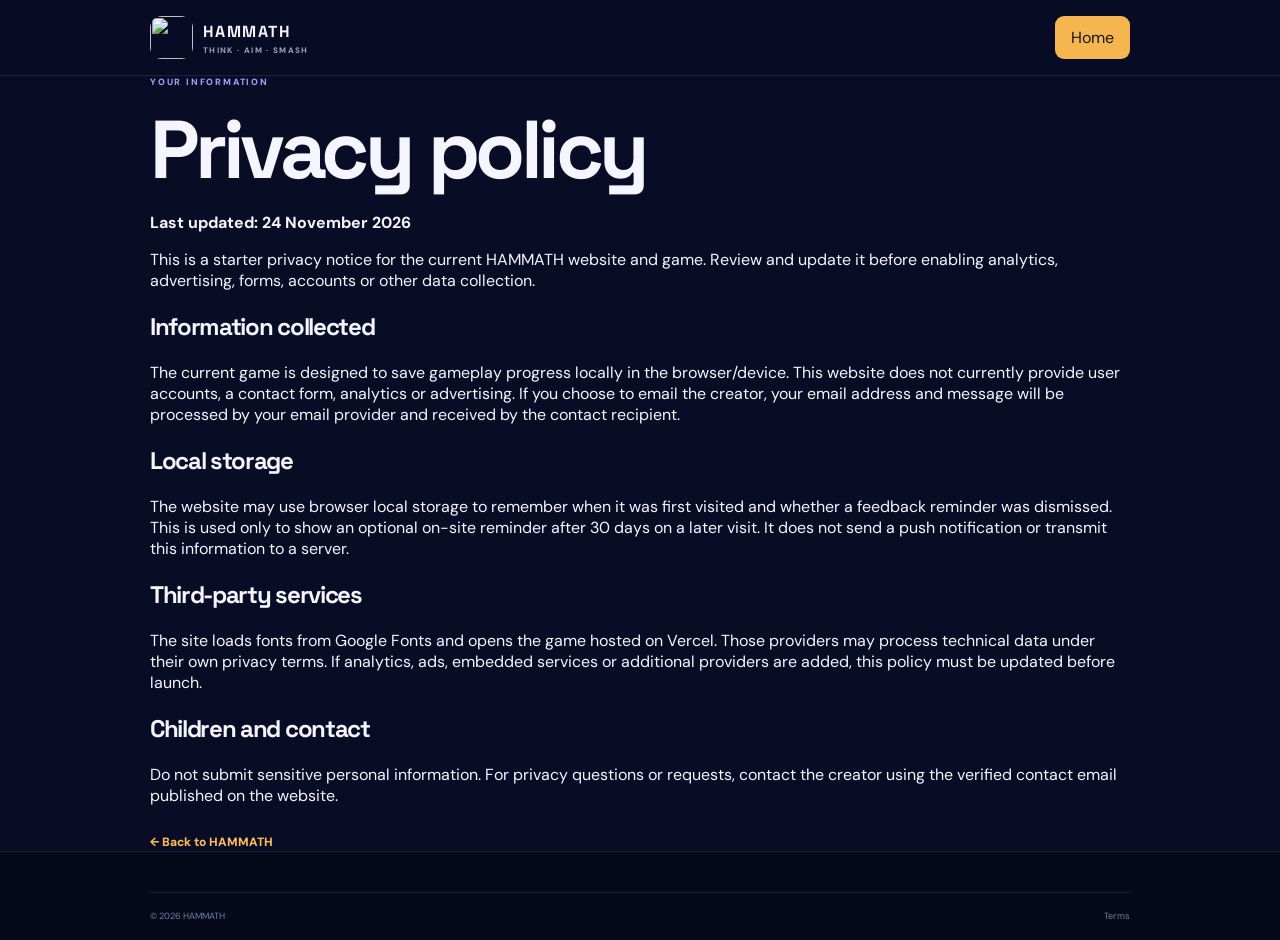
==== privacy.html @ 5037ccef "Add files via upload" ====
<!doctype html><html lang="en"><head><meta charset="utf-8"><meta name="viewport" content="width=device-width,initial-scale=1"><meta name="theme-color" content="#080d25"><title>Privacy Policy | HAMMATH</title><link rel="icon" href="assets/hammath-logo.png"><link rel="stylesheet" href="style.css"></head><body><header class="header"><a class="brand" href="index.html"><img src="assets/hammath-logo.png" alt=""><span>HAMMATH<small>THINK · AIM · SMASH</small></span></a><a class="nav-play" href="index.html">Home</a></header><main class="legal wrap"><div class="kicker">YOUR INFORMATION</div><h1>Privacy policy</h1><p><b>Last updated: 24 November 2026</b></p><p>This is a starter privacy notice for the current HAMMATH website and game. Review and update it before enabling analytics, advertising, forms, accounts or other data collection.</p><h2>Information collected</h2><p>The current game is designed to save gameplay progress locally in the browser/device. This website does not currently provide user accounts, a contact form, analytics or advertising. If you choose to email the creator, your email address and message will be processed by your email provider and received by the contact recipient.</p><h2>Local storage</h2><p>The website may use browser local storage to remember when it was first visited and whether a feedback reminder was dismissed. This is used only to show an optional on-site reminder after 30 days on a later visit. It does not send a push notification or transmit this information to a server.</p><h2>Third-party services</h2><p>The site loads fonts from Google Fonts and opens the game hosted on Vercel. Those providers may process technical data under their own privacy terms. If analytics, ads, embedded services or additional providers are added, this policy must be updated before launch.</p><h2>Children and contact</h2><p>Do not submit sensitive personal information. For privacy questions or requests, contact the creator using the verified contact email published on the website.</p><a class="inline-link" href="index.html">← Back to HAMMATH</a></main><footer class="footer"><div class="footer-bottom wrap"><span>© 2026 HAMMATH</span><a href="terms.html">Terms</a></div></footer></body></html>
---- style.css ----
@import url('https://fonts.googleapis.com/css2?family=DM+Sans:wght@400;500;600;700;800&family=Space+Grotesk:wght@400;500;600;700&display=swap');
:root{--bg:#080d25;--panel:#101936;--ink:#f4f5ff;--muted:#aeb7d0;--purple:#8b7cff;--orange:#ffbd58;--line:#ffffff19}
*{box-sizing:border-box}html{scroll-behavior:smooth;scroll-padding-top:90px}body{margin:0;background:var(--bg);color:var(--ink);font-family:'DM Sans',sans-serif;overflow-x:hidden}a{color:inherit;text-decoration:none}.wrap{width:min(100% - 44px,980px);margin-inline:auto}
.header{height:76px;padding:0 max(22px,calc((100% - 980px)/2));display:flex;align-items:center;justify-content:space-between;position:sticky;top:0;z-index:10;background:#080d25ed;border-bottom:1px solid var(--line);backdrop-filter:blur(15px)}
.brand{display:flex;align-items:center;gap:10px;font:700 16px 'Space Grotesk';letter-spacing:.09em}.brand img{width:43px;height:43px;object-fit:contain;border-radius:12px}.brand span{display:flex;flex-direction:column}.brand small{font:700 8px 'DM Sans';letter-spacing:.17em;color:#9da8c5;margin-top:3px}
nav{display:flex;align-items:center;gap:27px;color:#c1c9dc;font-size:12px;font-weight:700}nav a:hover{color:var(--orange)}.nav-play{background:#f5b64f;color:#17152a;padding:11px 16px;border-radius:9px}.menu{display:none}
.hero{min-height:555px;display:grid;grid-template-columns:1.05fr .95fr;align-items:center;gap:30px;padding-top:45px;padding-bottom:50px}.kicker{font-size:9px;font-weight:800;letter-spacing:.2em;color:#a99fff}.kicker i{display:inline-block;width:7px;height:7px;background:#65e5c0;border-radius:50%;margin-right:8px;box-shadow:0 0 12px #65e5c0}
h1,h2{font-family:'Space Grotesk';letter-spacing:-.055em}h1{font-size:clamp(55px,7vw,82px);line-height:.98;margin:22px 0}h1 em,h2 em{font-style:normal;color:var(--orange)}.hero-copy>p,.game-inner p,.about p,.install p{max-width:430px;color:var(--muted);font-size:14px;line-height:1.8}.actions{display:flex;gap:11px;flex-wrap:wrap;margin:26px 0 22px}.btn{min-height:45px;padding:0 17px;display:inline-flex;align-items:center;gap:17px;border-radius:9px;font-size:12px;font-weight:800}.primary{background:linear-gradient(110deg,#8a7cff,#b36bfa);color:white;box-shadow:0 8px 24px #8a7cff33}.secondary{border:1px solid #ffffff30;color:#dce1f1}.facts{display:flex;flex-wrap:wrap;gap:8px}.facts span{font-size:10px;color:#c8cde0;border:1px solid var(--line);padding:7px 9px;border-radius:30px}.fineprint{display:block;color:#73809e;font-size:9px;margin-top:8px}
.hero-logo{position:relative;display:grid;place-items:center;min-height:390px}.hero-logo img{width:min(100%,360px);aspect-ratio:1;object-fit:contain;position:relative;z-index:1;filter:drop-shadow(0 20px 38px #0009);animation:float 5s ease-in-out infinite}.logo-halo{position:absolute;width:280px;height:280px;border-radius:50%;background:#5347dc55;filter:blur(65px)}.orbit-label{position:absolute;bottom:18px;right:4%;font-size:9px;letter-spacing:.22em;color:#a9b3ce}
.game-section{background:#101936;border-block:1px solid var(--line);padding:76px 0}.game-inner{display:grid;grid-template-columns:1fr .9fr;gap:65px;align-items:center}.game-inner h2,.about h2{font-size:clamp(34px,4vw,48px);line-height:1.08;margin:14px 0}.inline-link{display:inline-flex;gap:15px;color:var(--orange);font-size:12px;font-weight:800;margin-top:12px}.operation-list{display:grid;grid-template-columns:1fr 1fr;gap:10px}.operation-list div{background:#182344;border:1px solid #ffffff12;border-radius:12px;padding:16px;display:grid;grid-template-columns:40px 1fr;align-items:center}.operation-list b{grid-row:span 2;font:700 27px 'Space Grotesk';color:var(--orange)}.operation-list span{font-weight:700;font-size:12px}.operation-list small{font-size:10px;color:#9eabc8;margin-top:3px}
.about{display:grid;grid-template-columns:.8fr 1.2fr;gap:65px;align-items:center;padding-top:85px;padding-bottom:85px}.about-logo{display:grid;place-items:center}.about-logo img{width:min(100%,250px);border-radius:30px;filter:drop-shadow(0 18px 30px #0008)}.about p{font-size:13px}.install{display:grid;grid-template-columns:75px 1fr auto;gap:20px;align-items:center;background:linear-gradient(110deg,#6658db,#4d3d9d);padding:27px 30px;border-radius:18px;margin-bottom:80px}.install>img{width:70px;height:70px;border-radius:17px}.install .kicker{color:#e2ddff}.install h2{font-size:25px;margin:8px 0}.install p{font-size:11px;margin:0;color:#e2e0ff}.light{background:white;color:#3f358b;white-space:nowrap}
.faq{display:grid;grid-template-columns:.65fr 1.35fr;gap:25px;padding-bottom:85px}.faq h2{font-size:34px;margin:12px 0}.faq details{border-bottom:1px solid var(--line);padding:15px 0}.faq summary{cursor:pointer;font-size:13px;font-weight:700}.faq details p{font-size:12px;line-height:1.7;color:var(--muted);max-width:540px}
.footer{background:#05091a;border-top:1px solid var(--line);padding-top:40px}.footer-main{display:grid;grid-template-columns:1.35fr .7fr .9fr 1.1fr;gap:28px;padding-bottom:32px}.footer-brand p,.footer-main p{font-size:11px;line-height:1.7;color:#8793b0}.footer-main h3{font-size:11px;margin:7px 0 15px;color:#f5c16a}.footer-main>div:not(:first-child)>a{display:block;font-size:11px;color:#aeb7d0;margin:10px 0}.footer-main a:hover{color:white}.footer-main .contact-link{color:#f5c16a!important}.footer-bottom{border-top:1px solid var(--line);padding-top:17px;padding-bottom:18px;display:flex;justify-content:space-between;gap:15px;color:#73809e;font-size:9px}
.rating-note{display:none;position:fixed;z-index:20;right:18px;bottom:18px;width:min(330px,calc(100% - 36px));background:#fff;color:#17213b;padding:19px;border-radius:14px;box-shadow:0 15px 55px #0008}.rating-note.show{display:block}.rating-note button{position:absolute;right:12px;top:8px;border:0;background:none;font-size:23px;cursor:pointer}.rating-note b{font:700 15px 'Space Grotesk'}.rating-note p{font-size:11px;line-height:1.6;color:#68748a}.rating-note>a{font-size:11px;font-weight:800;color:#5c4ed4}
@keyframes float{0%,100%{transform:translateY(0) rotate(-2deg)}50%{transform:translateY(-9px) rotate(2deg)}}
@media(max-width:760px){.header{height:68px}.menu{display:block;border:0;background:none;color:white;font-size:23px}nav{display:none;position:absolute;top:67px;left:0;right:0;padding:18px 22px 22px;background:#0c1430;flex-direction:column;align-items:stretch;gap:17px;border-bottom:1px solid var(--line)}nav.open{display:flex}.nav-play{text-align:center}.hero{grid-template-columns:1fr;gap:0;padding-top:55px}.hero-logo{min-height:290px}.hero-logo img{width:min(76vw,290px)}.game-inner{grid-template-columns:1fr;gap:30px}.about{gap:25px}.about-logo img{width:190px}.install{grid-template-columns:60px 1fr}.install>img{width:58px;height:58px}.install .btn{grid-column:2;justify-self:start}.faq{grid-template-columns:1fr;gap:5px}.footer-main{grid-template-columns:1fr 1fr}.footer-brand{grid-column:span 2}}
@media(max-width:480px){.wrap{width:min(100% - 34px,980px)}.hero{padding-top:43px}.hero h1{font-size:60px}.hero-logo{min-height:260px}.game-section{padding:58px 0}.operation-list{gap:8px}.operation-list div{padding:12px 10px;grid-template-columns:32px 1fr}.operation-list b{font-size:23px}.operation-list small{font-size:9px}.about{grid-template-columns:1fr;padding-top:65px;padding-bottom:65px}.about-logo img{width:165px}.install{grid-template-columns:1fr;padding:22px;margin-bottom:60px}.install>img{width:55px;height:55px}.install .btn{grid-column:1}.footer-main{gap:22px 14px}.footer-bottom{flex-direction:column}.facts{gap:6px}.facts span{font-size:9px}}
@media(prefers-reduced-motion:reduce){*,*:before,*:after{animation:none!important;scroll-behavior:auto!important;transition:none!important}}
.contact-link {
  font-size: 13px;
  font-weight: 400;
  text-decoration: none;
}

.contact-link:hover {
  text-decoration: underline;
}
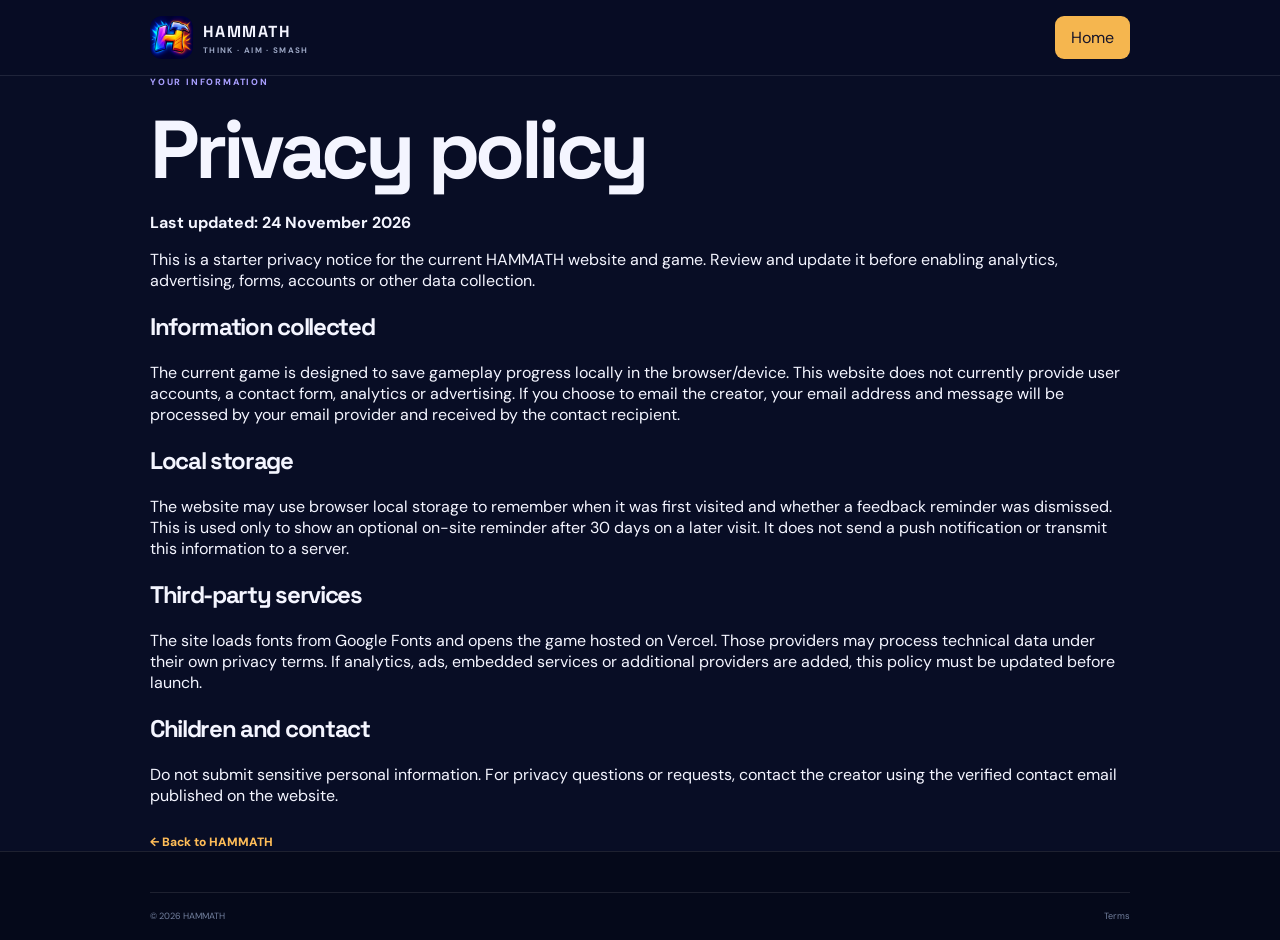
==== commit b988c1b9: "Add files via upload" ====
--- a/privacy.html
+++ b/privacy.html
@@ -1 +1 @@
-<!doctype html><html lang="en"><head><meta charset="utf-8"><meta name="viewport" content="width=device-width,initial-scale=1"><meta name="theme-color" content="#080d25"><title>Privacy Policy | HAMMATH</title><link rel="icon" href="assets/hammath-logo.png"><link rel="stylesheet" href="style.css"></head><body><header class="header"><a class="brand" href="index.html"><img src="assets/hammath-logo.png" alt=""><span>HAMMATH<small>THINK · AIM · SMASH</small></span></a><a class="nav-play" href="index.html">Home</a></header><main class="legal wrap"><div class="kicker">YOUR INFORMATION</div><h1>Privacy policy</h1><p><b>Last updated: 24 November 2026</b></p><p>This is a starter privacy notice for the current HAMMATH website and game. Review and update it before enabling analytics, advertising, forms, accounts or other data collection.</p><h2>Information collected</h2><p>The current game is designed to save gameplay progress locally in the browser/device. This website does not currently provide user accounts, a contact form, analytics or advertising. If you choose to email the creator, your email address and message will be processed by your email provider and received by the contact recipient.</p><h2>Local storage</h2><p>The website may use browser local storage to remember when it was first visited and whether a feedback reminder was dismissed. This is used only to show an optional on-site reminder after 30 days on a later visit. It does not send a push notification or transmit this information to a server.</p><h2>Third-party services</h2><p>The site loads fonts from Google Fonts and opens the game hosted on Vercel. Those providers may process technical data under their own privacy terms. If analytics, ads, embedded services or additional providers are added, this policy must be updated before launch.</p><h2>Children and contact</h2><p>Do not submit sensitive personal information. For privacy questions or requests, contact the creator using the verified contact email published on the website.</p><a class="inline-link" href="index.html">← Back to HAMMATH</a></main><footer class="footer"><div class="footer-bottom wrap"><span>© 2026 HAMMATH</span><a href="terms.html">Terms</a></div></footer></body></html>+<!doctype html><html lang="en"><head><meta charset="utf-8"><meta name="viewport" content="width=device-width,initial-scale=1"><meta name="theme-color" content="#080d25"><title>Privacy Policy | HAMMATH</title><link rel="icon" href="hammath-logo.png"><link rel="stylesheet" href="style.css"></head><body><header class="header"><a class="brand" href="index.html"><img src="hammath-logo.png" alt=""><span>HAMMATH<small>THINK · AIM · SMASH</small></span></a><a class="nav-play" href="index.html">Home</a></header><main class="legal wrap"><div class="kicker">YOUR INFORMATION</div><h1>Privacy policy</h1><p><b>Last updated: 24 November 2026</b></p><p>This is a starter privacy notice for the current HAMMATH website and game. Review and update it before enabling analytics, advertising, forms, accounts or other data collection.</p><h2>Information collected</h2><p>The current game is designed to save gameplay progress locally in the browser/device. This website does not currently provide user accounts, a contact form, analytics or advertising. If you choose to email the creator, your email address and message will be processed by your email provider and received by the contact recipient.</p><h2>Local storage</h2><p>The website may use browser local storage to remember when it was first visited and whether a feedback reminder was dismissed. This is used only to show an optional on-site reminder after 30 days on a later visit. It does not send a push notification or transmit this information to a server.</p><h2>Third-party services</h2><p>The site loads fonts from Google Fonts and opens the game hosted on Vercel. Those providers may process technical data under their own privacy terms. If analytics, ads, embedded services or additional providers are added, this policy must be updated before launch.</p><h2>Children and contact</h2><p>Do not submit sensitive personal information. For privacy questions or requests, contact the creator using the verified contact email published on the website.</p><a class="inline-link" href="index.html">← Back to HAMMATH</a></main><footer class="footer"><div class="footer-bottom wrap"><span>© 2026 HAMMATH</span><a href="terms.html">Terms</a></div></footer></body></html>
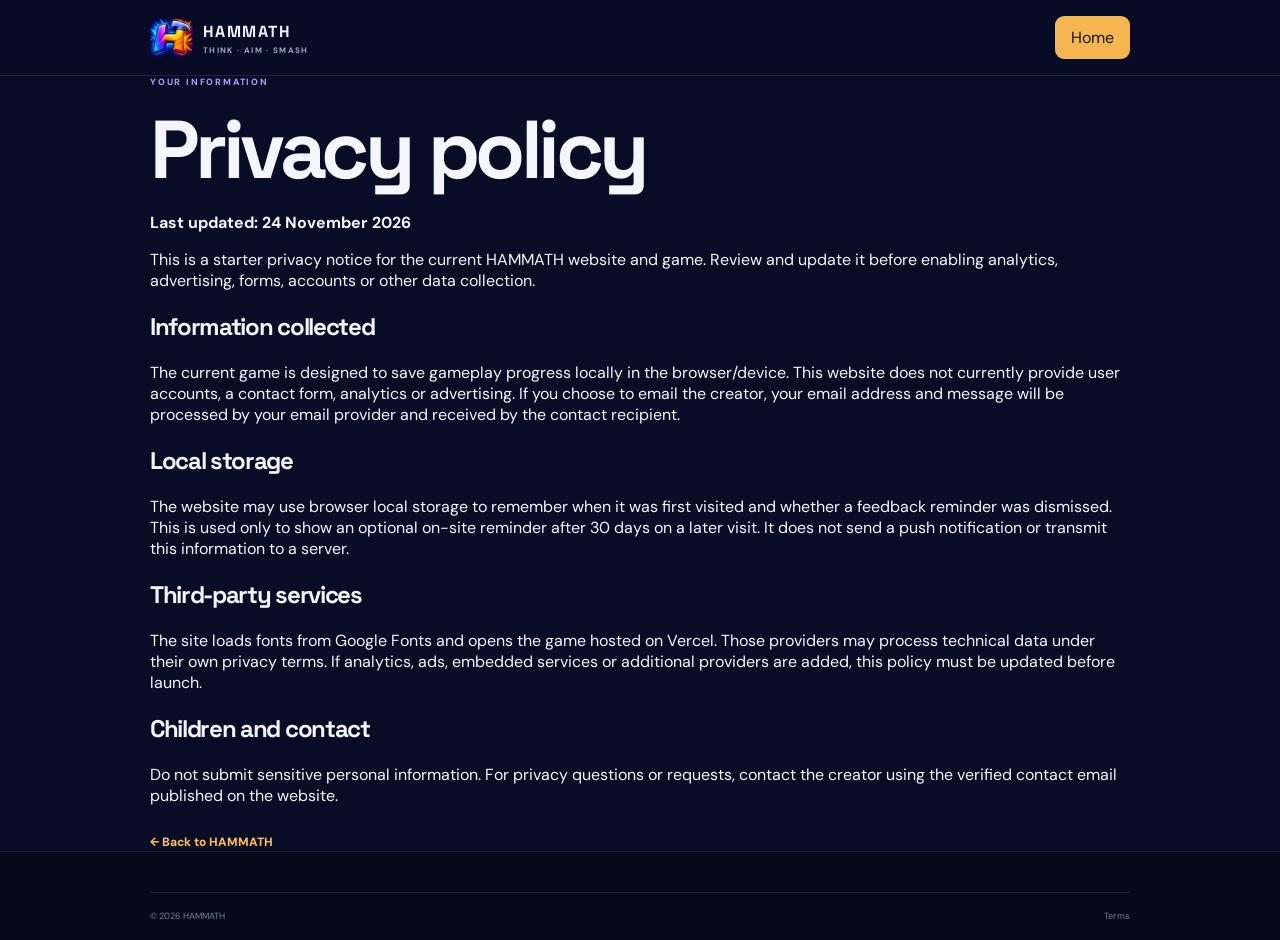
==== commit 063e38aa: "Update privacy.html" ====
--- a/privacy.html
+++ b/privacy.html
@@ -1 +1,8 @@
-<!doctype html><html lang="en"><head><meta charset="utf-8"><meta name="viewport" content="width=device-width,initial-scale=1"><meta name="theme-color" content="#080d25"><title>Privacy Policy | HAMMATH</title><link rel="icon" href="hammath-logo.png"><link rel="stylesheet" href="style.css"></head><body><header class="header"><a class="brand" href="index.html"><img src="hammath-logo.png" alt=""><span>HAMMATH<small>THINK · AIM · SMASH</small></span></a><a class="nav-play" href="index.html">Home</a></header><main class="legal wrap"><div class="kicker">YOUR INFORMATION</div><h1>Privacy policy</h1><p><b>Last updated: 24 November 2026</b></p><p>This is a starter privacy notice for the current HAMMATH website and game. Review and update it before enabling analytics, advertising, forms, accounts or other data collection.</p><h2>Information collected</h2><p>The current game is designed to save gameplay progress locally in the browser/device. This website does not currently provide user accounts, a contact form, analytics or advertising. If you choose to email the creator, your email address and message will be processed by your email provider and received by the contact recipient.</p><h2>Local storage</h2><p>The website may use browser local storage to remember when it was first visited and whether a feedback reminder was dismissed. This is used only to show an optional on-site reminder after 30 days on a later visit. It does not send a push notification or transmit this information to a server.</p><h2>Third-party services</h2><p>The site loads fonts from Google Fonts and opens the game hosted on Vercel. Those providers may process technical data under their own privacy terms. If analytics, ads, embedded services or additional providers are added, this policy must be updated before launch.</p><h2>Children and contact</h2><p>Do not submit sensitive personal information. For privacy questions or requests, contact the creator using the verified contact email published on the website.</p><a class="inline-link" href="index.html">← Back to HAMMATH</a></main><footer class="footer"><div class="footer-bottom wrap"><span>© 2026 HAMMATH</span><a href="terms.html">Terms</a></div></footer></body></html>+<!doctype html><html lang="en"><head><!-- Google tag (gtag.js) -->
+<script async src="https://www.googletagmanager.com/gtag/js?id=G-RY8MD6NWK6"></script>
+<script>
+  window.dataLayer = window.dataLayer || [];
+  function gtag(){dataLayer.push(arguments);}
+  gtag('js', new Date());
+  gtag('config', 'G-RY8MD6NWK6');
+</script><meta charset="utf-8"><meta name="viewport" content="width=device-width,initial-scale=1"><meta name="theme-color" content="#080d25"><title>Privacy Policy | HAMMATH</title><link rel="icon" href="hammath-logo.png"><link rel="stylesheet" href="style.css"></head><body><header class="header"><a class="brand" href="index.html"><img src="hammath-logo.png" alt=""><span>HAMMATH<small>THINK · AIM · SMASH</small></span></a><a class="nav-play" href="index.html">Home</a></header><main class="legal wrap"><div class="kicker">YOUR INFORMATION</div><h1>Privacy policy</h1><p><b>Last updated: 24 November 2026</b></p><p>This is a starter privacy notice for the current HAMMATH website and game. Review and update it before enabling analytics, advertising, forms, accounts or other data collection.</p><h2>Information collected</h2><p>The current game is designed to save gameplay progress locally in the browser/device. This website does not currently provide user accounts, a contact form, analytics or advertising. If you choose to email the creator, your email address and message will be processed by your email provider and received by the contact recipient.</p><h2>Local storage</h2><p>The website may use browser local storage to remember when it was first visited and whether a feedback reminder was dismissed. This is used only to show an optional on-site reminder after 30 days on a later visit. It does not send a push notification or transmit this information to a server.</p><h2>Third-party services</h2><p>The site loads fonts from Google Fonts and opens the game hosted on Vercel. Those providers may process technical data under their own privacy terms. If analytics, ads, embedded services or additional providers are added, this policy must be updated before launch.</p><h2>Children and contact</h2><p>Do not submit sensitive personal information. For privacy questions or requests, contact the creator using the verified contact email published on the website.</p><a class="inline-link" href="index.html">← Back to HAMMATH</a></main><footer class="footer"><div class="footer-bottom wrap"><span>© 2026 HAMMATH</span><a href="terms.html">Terms</a></div></footer></body></html>
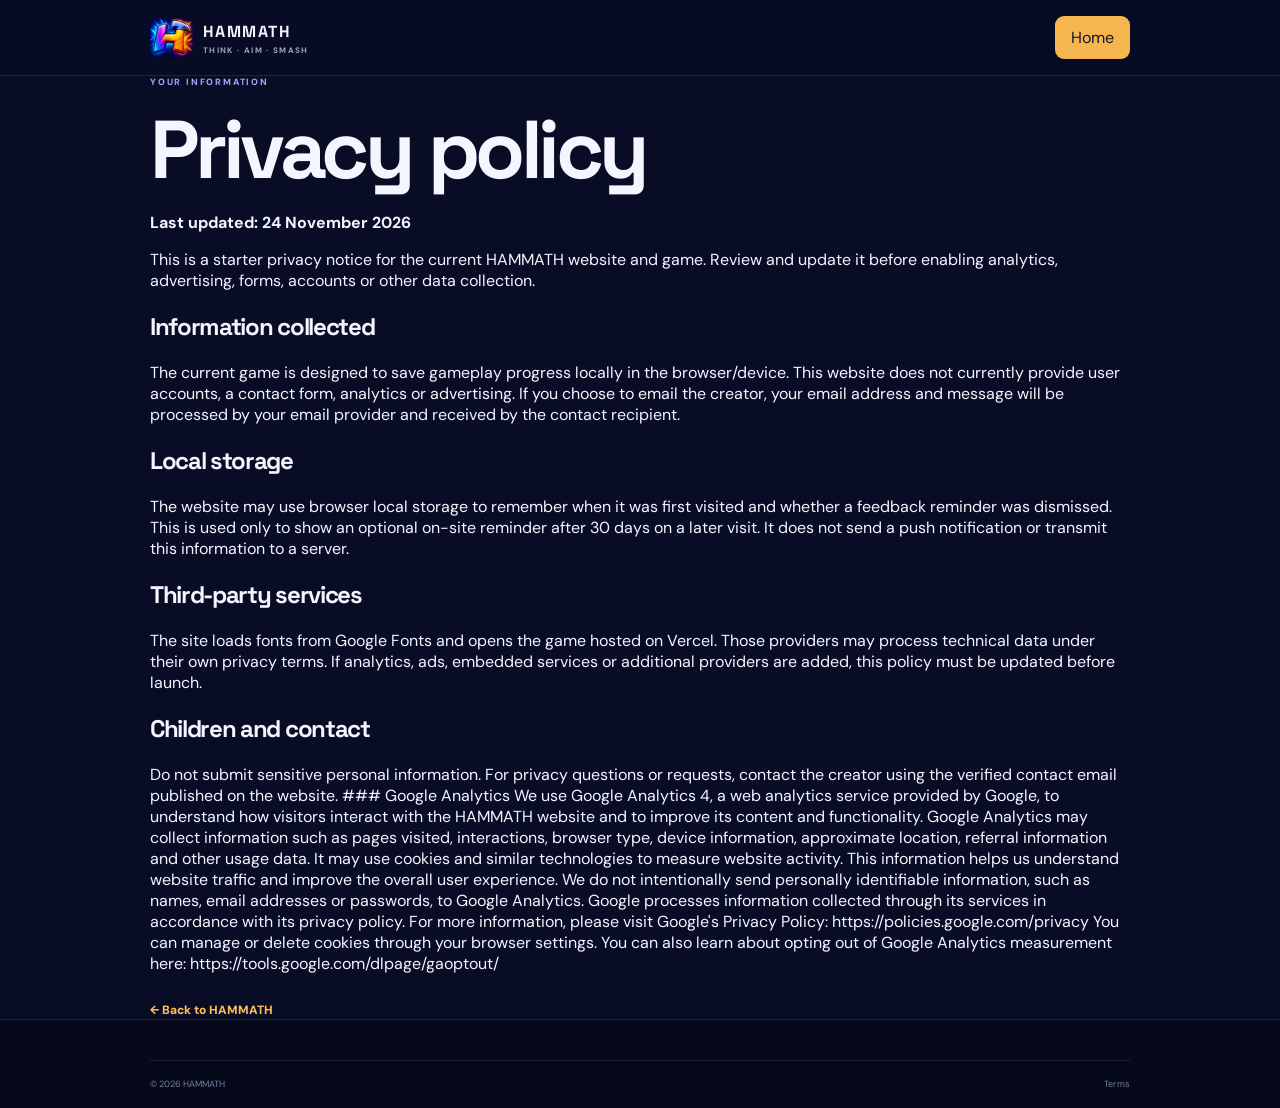
==== commit 7a3ff9c0: "Update privacy.html" ====
--- a/privacy.html
+++ b/privacy.html
@@ -5,4 +5,21 @@
   function gtag(){dataLayer.push(arguments);}
   gtag('js', new Date());
   gtag('config', 'G-RY8MD6NWK6');
-</script><meta charset="utf-8"><meta name="viewport" content="width=device-width,initial-scale=1"><meta name="theme-color" content="#080d25"><title>Privacy Policy | HAMMATH</title><link rel="icon" href="hammath-logo.png"><link rel="stylesheet" href="style.css"></head><body><header class="header"><a class="brand" href="index.html"><img src="hammath-logo.png" alt=""><span>HAMMATH<small>THINK · AIM · SMASH</small></span></a><a class="nav-play" href="index.html">Home</a></header><main class="legal wrap"><div class="kicker">YOUR INFORMATION</div><h1>Privacy policy</h1><p><b>Last updated: 24 November 2026</b></p><p>This is a starter privacy notice for the current HAMMATH website and game. Review and update it before enabling analytics, advertising, forms, accounts or other data collection.</p><h2>Information collected</h2><p>The current game is designed to save gameplay progress locally in the browser/device. This website does not currently provide user accounts, a contact form, analytics or advertising. If you choose to email the creator, your email address and message will be processed by your email provider and received by the contact recipient.</p><h2>Local storage</h2><p>The website may use browser local storage to remember when it was first visited and whether a feedback reminder was dismissed. This is used only to show an optional on-site reminder after 30 days on a later visit. It does not send a push notification or transmit this information to a server.</p><h2>Third-party services</h2><p>The site loads fonts from Google Fonts and opens the game hosted on Vercel. Those providers may process technical data under their own privacy terms. If analytics, ads, embedded services or additional providers are added, this policy must be updated before launch.</p><h2>Children and contact</h2><p>Do not submit sensitive personal information. For privacy questions or requests, contact the creator using the verified contact email published on the website.</p><a class="inline-link" href="index.html">← Back to HAMMATH</a></main><footer class="footer"><div class="footer-bottom wrap"><span>© 2026 HAMMATH</span><a href="terms.html">Terms</a></div></footer></body></html>
+</script><meta charset="utf-8"><meta name="viewport" content="width=device-width,initial-scale=1"><meta name="theme-color" content="#080d25"><title>Privacy Policy | HAMMATH</title><link rel="icon" href="hammath-logo.png"><link rel="stylesheet" href="style.css"></head><body><header class="header"><a class="brand" href="index.html"><img src="hammath-logo.png" alt=""><span>HAMMATH<small>THINK · AIM · SMASH</small></span></a><a class="nav-play" href="index.html">Home</a></header><main class="legal wrap"><div class="kicker">YOUR INFORMATION</div><h1>Privacy policy</h1><p><b>Last updated: 24 November 2026</b></p><p>This is a starter privacy notice for the current HAMMATH website and game. Review and update it before enabling analytics, advertising, forms, accounts or other data collection.</p><h2>Information collected</h2><p>The current game is designed to save gameplay progress locally in the browser/device. This website does not currently provide user accounts, a contact form, analytics or advertising. If you choose to email the creator, your email address and message will be processed by your email provider and received by the contact recipient.</p><h2>Local storage</h2><p>The website may use browser local storage to remember when it was first visited and whether a feedback reminder was dismissed. This is used only to show an optional on-site reminder after 30 days on a later visit. It does not send a push notification or transmit this information to a server.</p><h2>Third-party services</h2><p>The site loads fonts from Google Fonts and opens the game hosted on Vercel. Those providers may process technical data under their own privacy terms. If analytics, ads, embedded services or additional providers are added, this policy must be updated before launch.</p><h2>Children and contact</h2><p>Do not submit sensitive personal information. For privacy questions or requests, contact the creator using the verified contact email published on the website.
+### Google Analytics
+
+We use Google Analytics 4, a web analytics service provided by Google, to understand how visitors interact with the HAMMATH website and to improve its content and functionality.
+
+Google Analytics may collect information such as pages visited, interactions, browser type, device information, approximate location, referral information and other usage data. It may use cookies and similar technologies to measure website activity.
+
+This information helps us understand website traffic and improve the overall user experience. We do not intentionally send personally identifiable information, such as names, email addresses or passwords, to Google Analytics.
+
+Google processes information collected through its services in accordance with its privacy policy.
+
+For more information, please visit Google's Privacy Policy:
+
+https://policies.google.com/privacy
+
+You can manage or delete cookies through your browser settings. You can also learn about opting out of Google Analytics measurement here:
+
+https://tools.google.com/dlpage/gaoptout/</p><a class="inline-link" href="index.html">← Back to HAMMATH</a></main><footer class="footer"><div class="footer-bottom wrap"><span>© 2026 HAMMATH</span><a href="terms.html">Terms</a></div></footer></body></html>
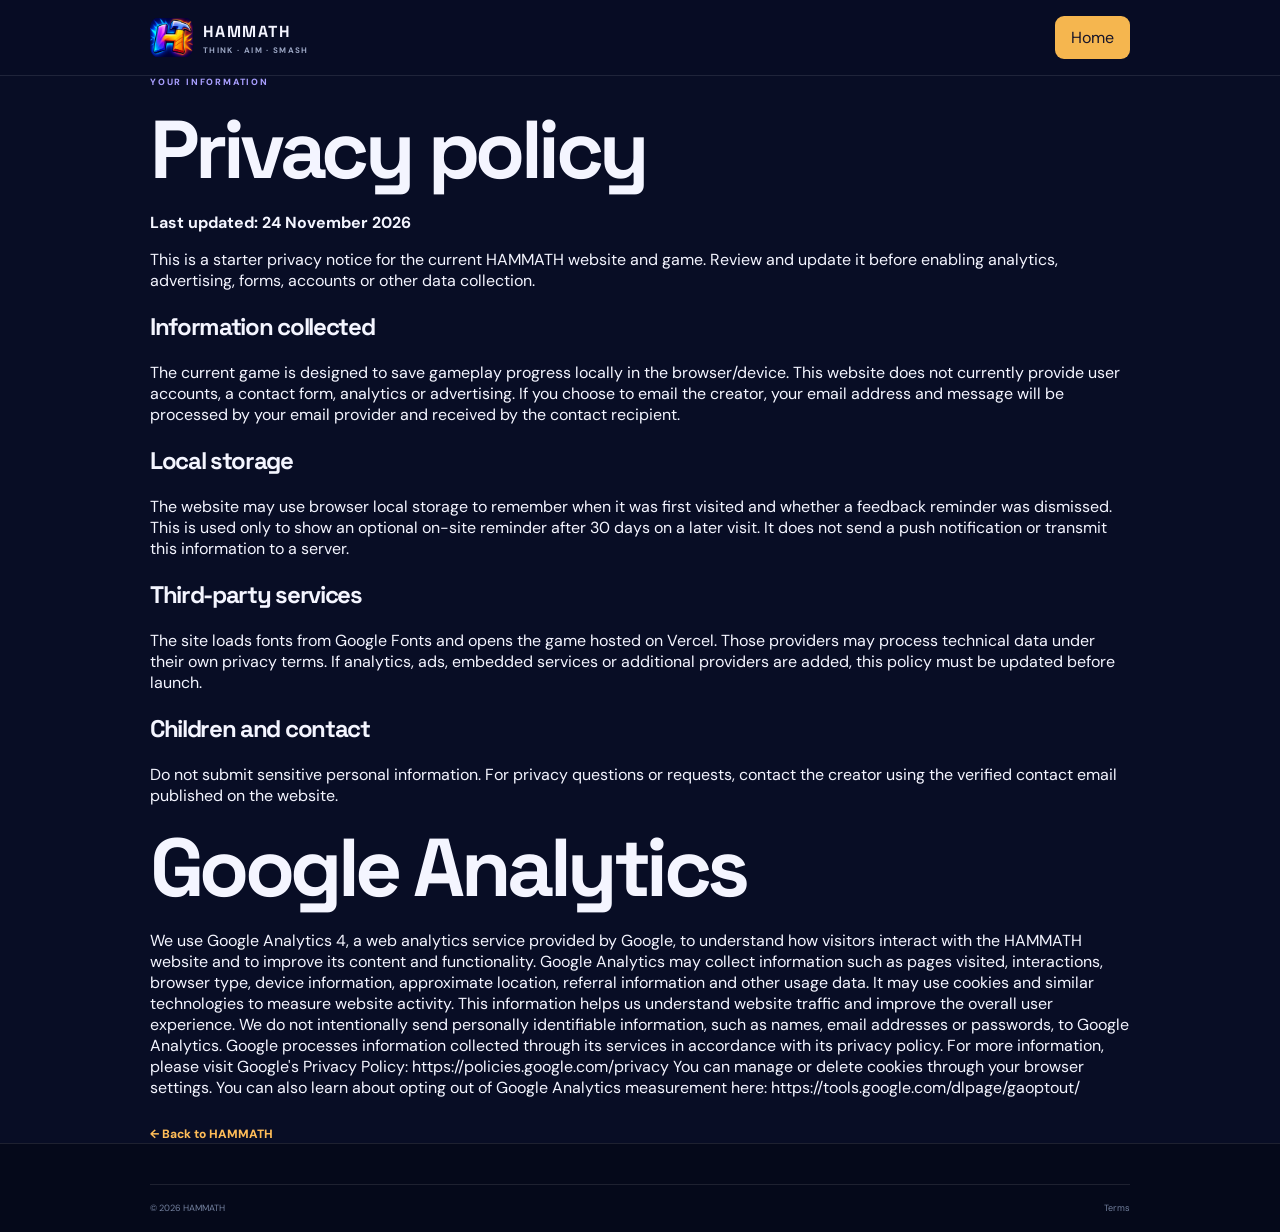
==== commit afc02c16: "Update privacy.html" ====
--- a/privacy.html
+++ b/privacy.html
@@ -6,7 +6,7 @@
   gtag('js', new Date());
   gtag('config', 'G-RY8MD6NWK6');
 </script><meta charset="utf-8"><meta name="viewport" content="width=device-width,initial-scale=1"><meta name="theme-color" content="#080d25"><title>Privacy Policy | HAMMATH</title><link rel="icon" href="hammath-logo.png"><link rel="stylesheet" href="style.css"></head><body><header class="header"><a class="brand" href="index.html"><img src="hammath-logo.png" alt=""><span>HAMMATH<small>THINK · AIM · SMASH</small></span></a><a class="nav-play" href="index.html">Home</a></header><main class="legal wrap"><div class="kicker">YOUR INFORMATION</div><h1>Privacy policy</h1><p><b>Last updated: 24 November 2026</b></p><p>This is a starter privacy notice for the current HAMMATH website and game. Review and update it before enabling analytics, advertising, forms, accounts or other data collection.</p><h2>Information collected</h2><p>The current game is designed to save gameplay progress locally in the browser/device. This website does not currently provide user accounts, a contact form, analytics or advertising. If you choose to email the creator, your email address and message will be processed by your email provider and received by the contact recipient.</p><h2>Local storage</h2><p>The website may use browser local storage to remember when it was first visited and whether a feedback reminder was dismissed. This is used only to show an optional on-site reminder after 30 days on a later visit. It does not send a push notification or transmit this information to a server.</p><h2>Third-party services</h2><p>The site loads fonts from Google Fonts and opens the game hosted on Vercel. Those providers may process technical data under their own privacy terms. If analytics, ads, embedded services or additional providers are added, this policy must be updated before launch.</p><h2>Children and contact</h2><p>Do not submit sensitive personal information. For privacy questions or requests, contact the creator using the verified contact email published on the website.
-### Google Analytics
+<h1><b> Google Analytics</b></h1>
 
 We use Google Analytics 4, a web analytics service provided by Google, to understand how visitors interact with the HAMMATH website and to improve its content and functionality.
 
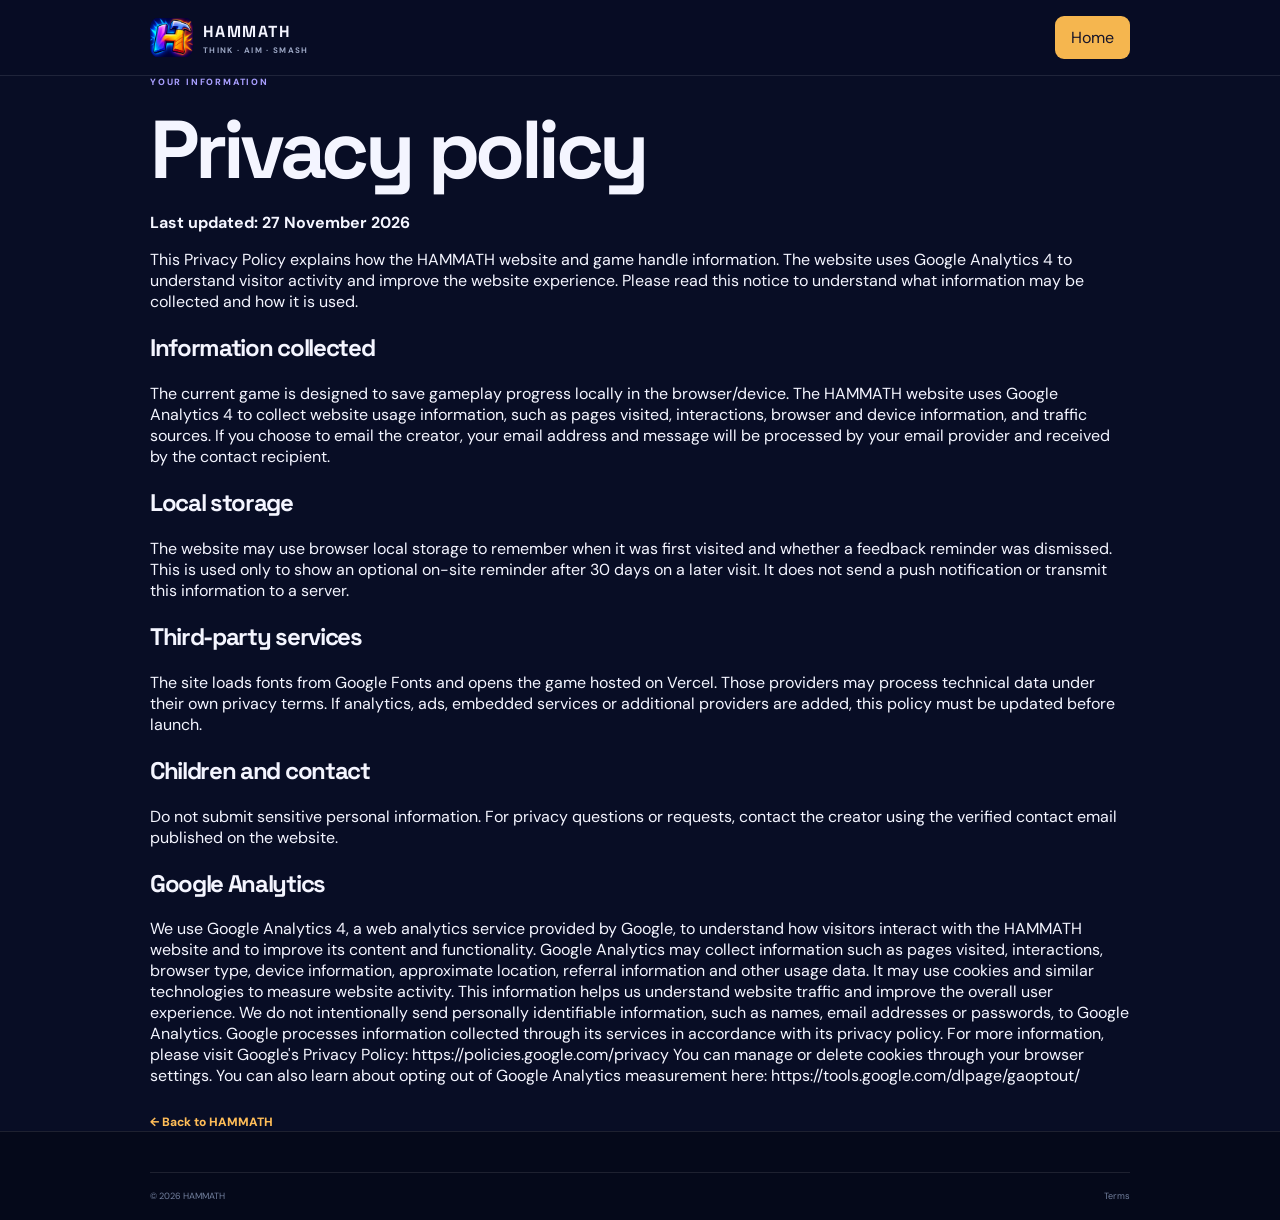
==== commit f7a0fddc: "Update privacy.html" ====
--- a/privacy.html
+++ b/privacy.html
@@ -5,8 +5,8 @@
   function gtag(){dataLayer.push(arguments);}
   gtag('js', new Date());
   gtag('config', 'G-RY8MD6NWK6');
-</script><meta charset="utf-8"><meta name="viewport" content="width=device-width,initial-scale=1"><meta name="theme-color" content="#080d25"><title>Privacy Policy | HAMMATH</title><link rel="icon" href="hammath-logo.png"><link rel="stylesheet" href="style.css"></head><body><header class="header"><a class="brand" href="index.html"><img src="hammath-logo.png" alt=""><span>HAMMATH<small>THINK · AIM · SMASH</small></span></a><a class="nav-play" href="index.html">Home</a></header><main class="legal wrap"><div class="kicker">YOUR INFORMATION</div><h1>Privacy policy</h1><p><b>Last updated: 24 November 2026</b></p><p>This is a starter privacy notice for the current HAMMATH website and game. Review and update it before enabling analytics, advertising, forms, accounts or other data collection.</p><h2>Information collected</h2><p>The current game is designed to save gameplay progress locally in the browser/device. This website does not currently provide user accounts, a contact form, analytics or advertising. If you choose to email the creator, your email address and message will be processed by your email provider and received by the contact recipient.</p><h2>Local storage</h2><p>The website may use browser local storage to remember when it was first visited and whether a feedback reminder was dismissed. This is used only to show an optional on-site reminder after 30 days on a later visit. It does not send a push notification or transmit this information to a server.</p><h2>Third-party services</h2><p>The site loads fonts from Google Fonts and opens the game hosted on Vercel. Those providers may process technical data under their own privacy terms. If analytics, ads, embedded services or additional providers are added, this policy must be updated before launch.</p><h2>Children and contact</h2><p>Do not submit sensitive personal information. For privacy questions or requests, contact the creator using the verified contact email published on the website.
-<h1><b> Google Analytics</b></h1>
+</script><meta charset="utf-8"><meta name="viewport" content="width=device-width,initial-scale=1"><meta name="theme-color" content="#080d25"><title>Privacy Policy | HAMMATH</title><link rel="icon" href="hammath-logo.png"><link rel="stylesheet" href="style.css"></head><body><header class="header"><a class="brand" href="index.html"><img src="hammath-logo.png" alt=""><span>HAMMATH<small>THINK · AIM · SMASH</small></span></a><a class="nav-play" href="index.html">Home</a></header><main class="legal wrap"><div class="kicker">YOUR INFORMATION</div><h1>Privacy policy</h1><p><b>Last updated: 27 November 2026</b></p><p>This Privacy Policy explains how the HAMMATH website and game handle information. The website uses Google Analytics 4 to understand visitor activity and improve the website experience. Please read this notice to understand what information may be collected and how it is used.</p><h2>Information collected</h2><p>The current game is designed to save gameplay progress locally in the browser/device. The HAMMATH website uses Google Analytics 4 to collect website usage information, such as pages visited, interactions, browser and device information, and traffic sources. If you choose to email the creator, your email address and message will be processed by your email provider and received by the contact recipient.</p><h2>Local storage</h2><p>The website may use browser local storage to remember when it was first visited and whether a feedback reminder was dismissed. This is used only to show an optional on-site reminder after 30 days on a later visit. It does not send a push notification or transmit this information to a server.</p><h2>Third-party services</h2><p>The site loads fonts from Google Fonts and opens the game hosted on Vercel. Those providers may process technical data under their own privacy terms. If analytics, ads, embedded services or additional providers are added, this policy must be updated before launch.</p><h2>Children and contact</h2><p>Do not submit sensitive personal information. For privacy questions or requests, contact the creator using the verified contact email published on the website.
+<h2><b> Google Analytics</b></h2>
 
 We use Google Analytics 4, a web analytics service provided by Google, to understand how visitors interact with the HAMMATH website and to improve its content and functionality.
 
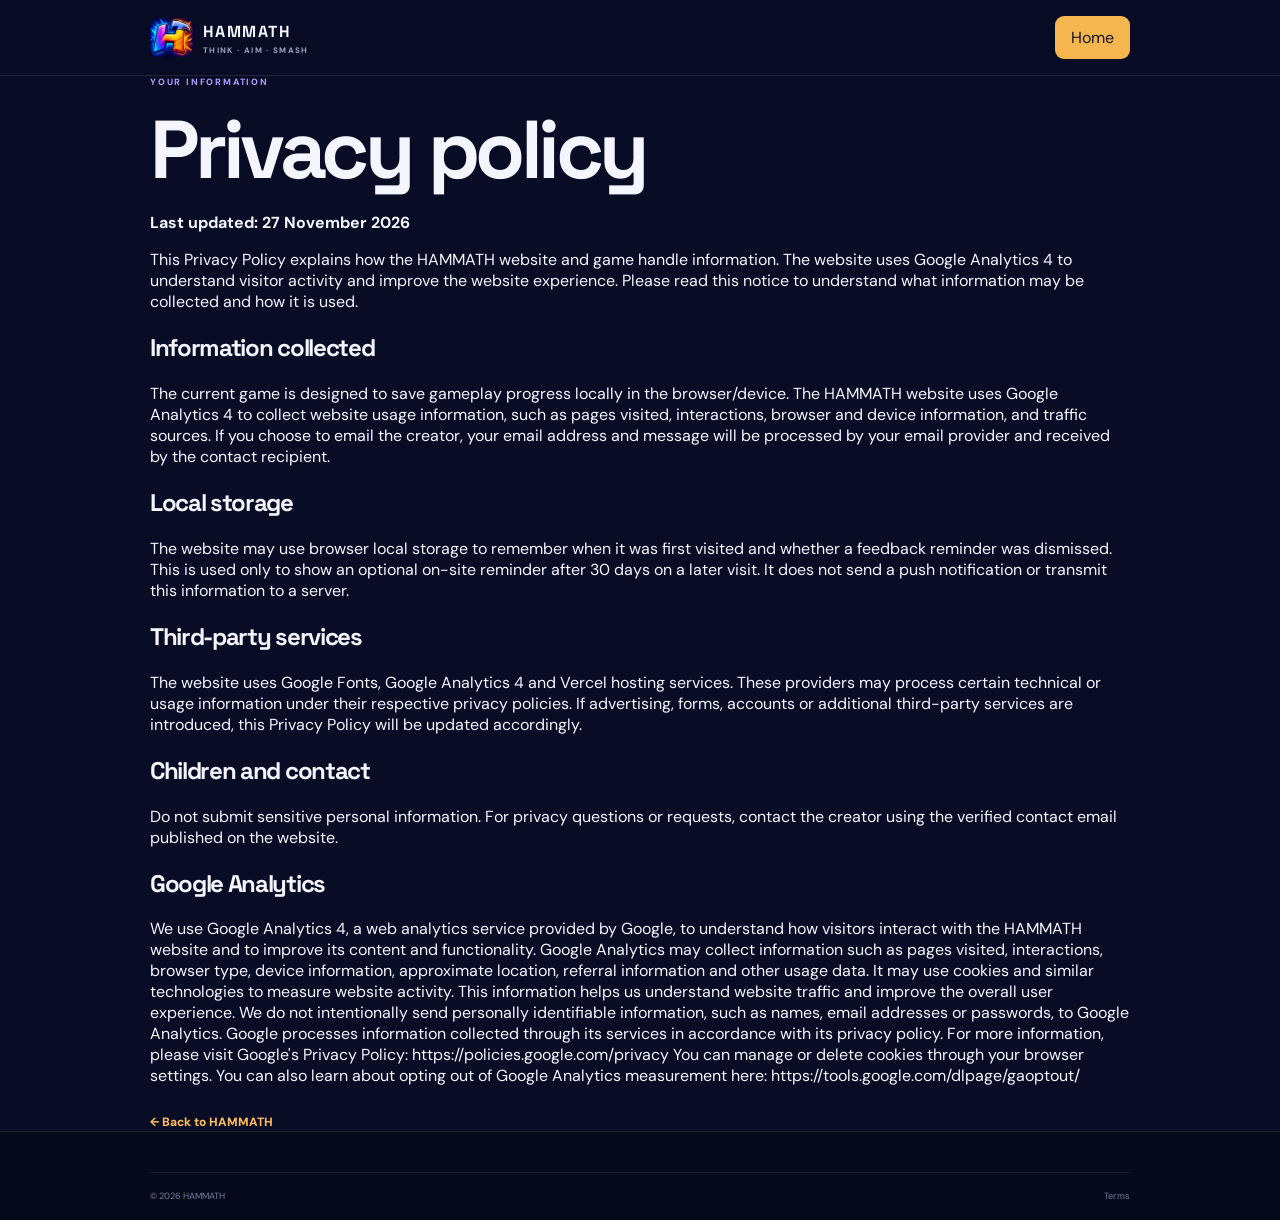
==== commit e95cadf1: "Update privacy.html" ====
--- a/privacy.html
+++ b/privacy.html
@@ -5,7 +5,7 @@
   function gtag(){dataLayer.push(arguments);}
   gtag('js', new Date());
   gtag('config', 'G-RY8MD6NWK6');
-</script><meta charset="utf-8"><meta name="viewport" content="width=device-width,initial-scale=1"><meta name="theme-color" content="#080d25"><title>Privacy Policy | HAMMATH</title><link rel="icon" href="hammath-logo.png"><link rel="stylesheet" href="style.css"></head><body><header class="header"><a class="brand" href="index.html"><img src="hammath-logo.png" alt=""><span>HAMMATH<small>THINK · AIM · SMASH</small></span></a><a class="nav-play" href="index.html">Home</a></header><main class="legal wrap"><div class="kicker">YOUR INFORMATION</div><h1>Privacy policy</h1><p><b>Last updated: 27 November 2026</b></p><p>This Privacy Policy explains how the HAMMATH website and game handle information. The website uses Google Analytics 4 to understand visitor activity and improve the website experience. Please read this notice to understand what information may be collected and how it is used.</p><h2>Information collected</h2><p>The current game is designed to save gameplay progress locally in the browser/device. The HAMMATH website uses Google Analytics 4 to collect website usage information, such as pages visited, interactions, browser and device information, and traffic sources. If you choose to email the creator, your email address and message will be processed by your email provider and received by the contact recipient.</p><h2>Local storage</h2><p>The website may use browser local storage to remember when it was first visited and whether a feedback reminder was dismissed. This is used only to show an optional on-site reminder after 30 days on a later visit. It does not send a push notification or transmit this information to a server.</p><h2>Third-party services</h2><p>The site loads fonts from Google Fonts and opens the game hosted on Vercel. Those providers may process technical data under their own privacy terms. If analytics, ads, embedded services or additional providers are added, this policy must be updated before launch.</p><h2>Children and contact</h2><p>Do not submit sensitive personal information. For privacy questions or requests, contact the creator using the verified contact email published on the website.
+</script><meta charset="utf-8"><meta name="viewport" content="width=device-width,initial-scale=1"><meta name="theme-color" content="#080d25"><title>Privacy Policy | HAMMATH</title><link rel="icon" href="hammath-logo.png"><link rel="stylesheet" href="style.css"></head><body><header class="header"><a class="brand" href="index.html"><img src="hammath-logo.png" alt=""><span>HAMMATH<small>THINK · AIM · SMASH</small></span></a><a class="nav-play" href="index.html">Home</a></header><main class="legal wrap"><div class="kicker">YOUR INFORMATION</div><h1>Privacy policy</h1><p><b>Last updated: 27 November 2026</b></p><p>This Privacy Policy explains how the HAMMATH website and game handle information. The website uses Google Analytics 4 to understand visitor activity and improve the website experience. Please read this notice to understand what information may be collected and how it is used.</p><h2>Information collected</h2><p>The current game is designed to save gameplay progress locally in the browser/device. The HAMMATH website uses Google Analytics 4 to collect website usage information, such as pages visited, interactions, browser and device information, and traffic sources. If you choose to email the creator, your email address and message will be processed by your email provider and received by the contact recipient.</p><h2>Local storage</h2><p>The website may use browser local storage to remember when it was first visited and whether a feedback reminder was dismissed. This is used only to show an optional on-site reminder after 30 days on a later visit. It does not send a push notification or transmit this information to a server.</p><h2>Third-party services</h2><p>The website uses Google Fonts, Google Analytics 4 and Vercel hosting services. These providers may process certain technical or usage information under their respective privacy policies. If advertising, forms, accounts or additional third-party services are introduced, this Privacy Policy will be updated accordingly.</p><h2>Children and contact</h2><p>Do not submit sensitive personal information. For privacy questions or requests, contact the creator using the verified contact email published on the website.
 <h2><b> Google Analytics</b></h2>
 
 We use Google Analytics 4, a web analytics service provided by Google, to understand how visitors interact with the HAMMATH website and to improve its content and functionality.
